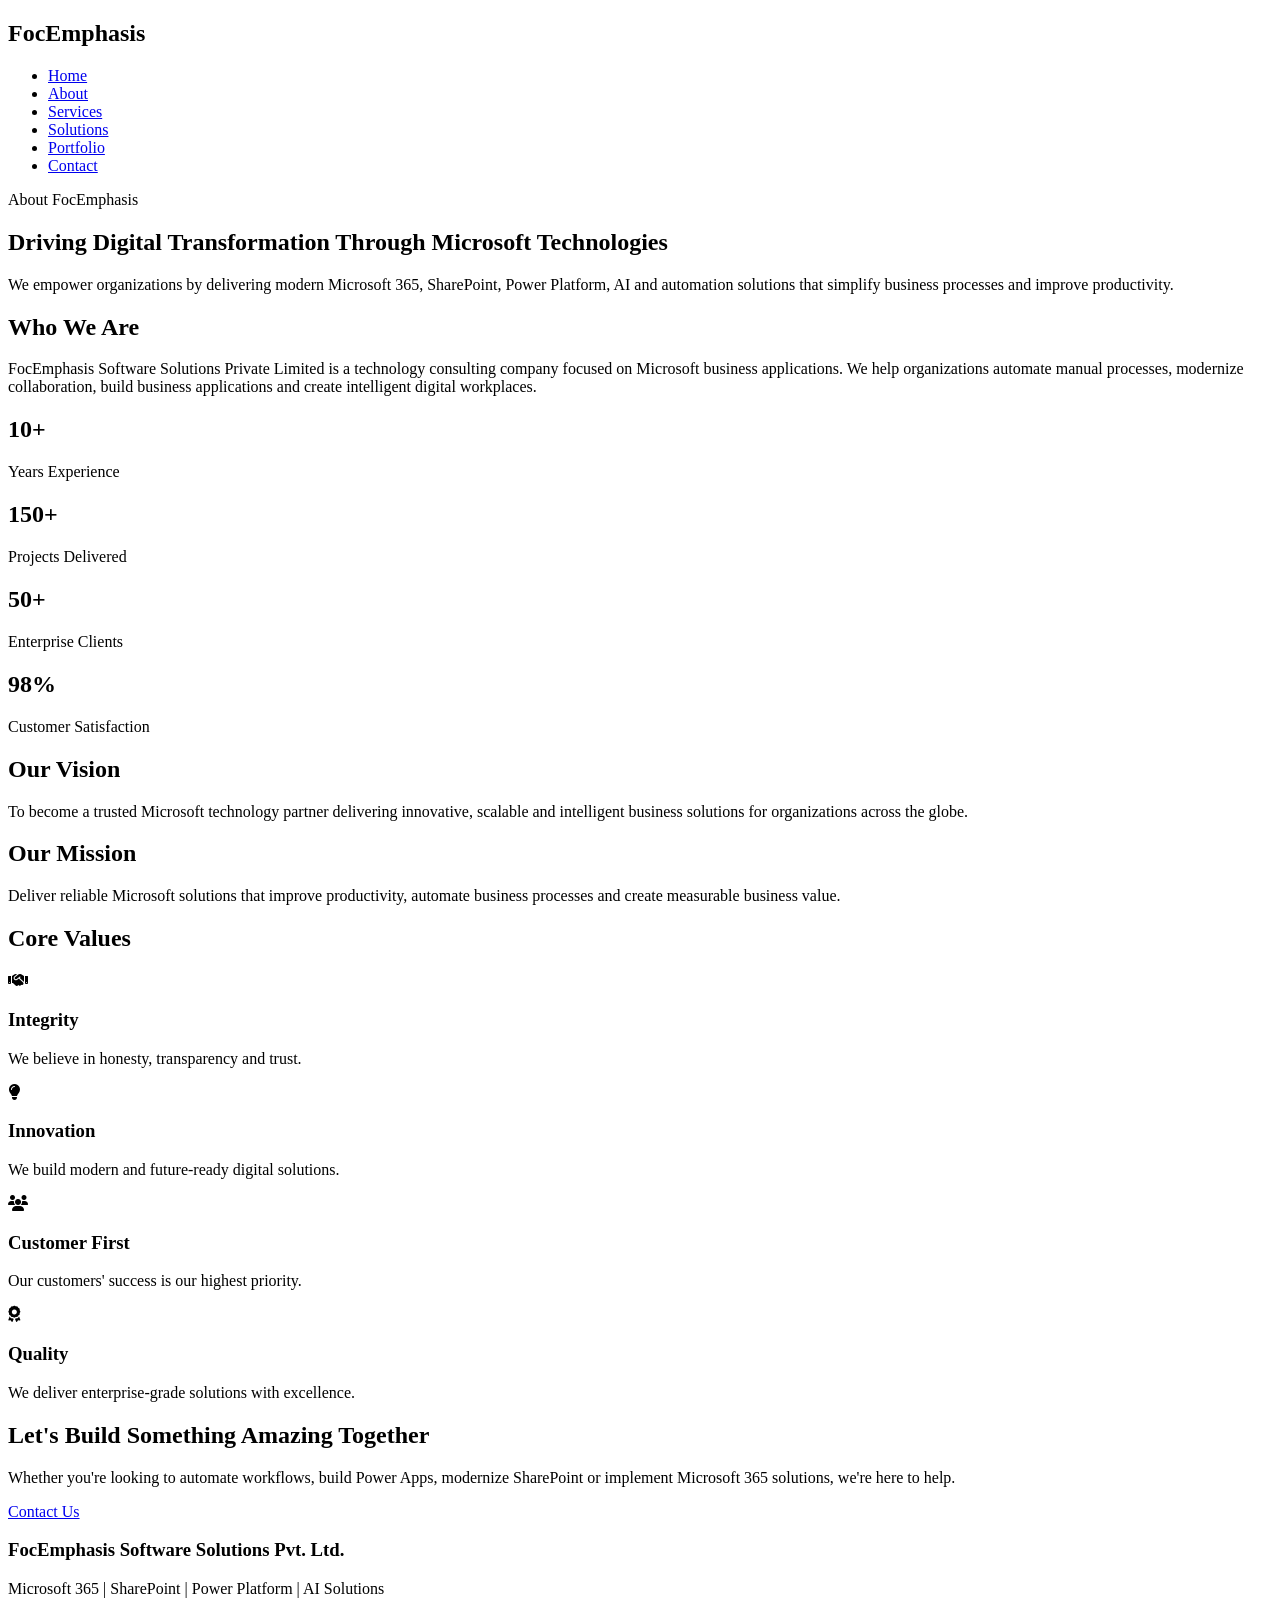
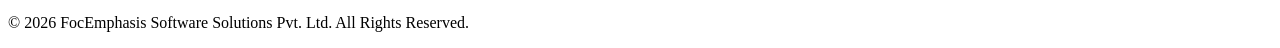
==== about.html @ 7bf059de "Add files via upload" ====
<!DOCTYPE html>
<html lang="en">

<head>

    <meta charset="UTF-8">
    <meta name="viewport" content="width=device-width, initial-scale=1.0">

    <title>About Us | FocEmphasis Software Solutions</title>

    <link rel="stylesheet" href="assets/css/style.css">

    <link rel="preconnect" href="https://fonts.googleapis.com">

    <link rel="preconnect" href="https://fonts.gstatic.com" crossorigin>

    <link href="https://fonts.googleapis.com/css2?family=Poppins:wght@300;400;500;600;700&display=swap" rel="stylesheet">

    <link rel="stylesheet"
        href="https://cdnjs.cloudflare.com/ajax/libs/font-awesome/6.7.2/css/all.min.css">

</head>

<body>

<header>

    <div class="container">

        <div class="logo">
            <h2>FocEmphasis</h2>
        </div>

        <nav>

            <ul>

                <li><a href="index.html">Home</a></li>

                <li><a href="about.html">About</a></li>

                <li><a href="services.html">Services</a></li>

                <li><a href="solutions.html">Solutions</a></li>

                <li><a href="portfolio.html">Portfolio</a></li>

                <li><a href="contact.html">Contact</a></li>

            </ul>

        </nav>

    </div>

</header>

<section class="hero">

    <div class="container hero-content">

        <span class="tag">

            About FocEmphasis

        </span>

        <h1>

            Driving Digital Transformation Through Microsoft Technologies

        </h1>

        <p>

            We empower organizations by delivering modern Microsoft 365,
            SharePoint, Power Platform, AI and automation solutions that
            simplify business processes and improve productivity.

        </p>

    </div>

</section>

<section>

    <div class="container">

        <h2>Who We Are</h2>

        <p>

            FocEmphasis Software Solutions Private Limited is a technology
            consulting company focused on Microsoft business applications.
            We help organizations automate manual processes, modernize
            collaboration, build business applications and create
            intelligent digital workplaces.

        </p>

    </div>

</section>

<section class="stats">

    <div class="container stats-grid">

        <div>

            <h2>10+</h2>

            <p>Years Experience</p>

        </div>

        <div>

            <h2>150+</h2>

            <p>Projects Delivered</p>

        </div>

        <div>

            <h2>50+</h2>

            <p>Enterprise Clients</p>

        </div>

        <div>

            <h2>98%</h2>

            <p>Customer Satisfaction</p>

        </div>

    </div>

</section>

<section>

    <div class="container">

        <h2>Our Vision</h2>

        <p>

            To become a trusted Microsoft technology partner delivering
            innovative, scalable and intelligent business solutions for
            organizations across the globe.

        </p>

    </div>

</section>

<section class="solutions">

    <div class="container">

        <h2>Our Mission</h2>

        <p>

            Deliver reliable Microsoft solutions that improve productivity,
            automate business processes and create measurable business value.

        </p>

    </div>

</section>

<section>

    <div class="container">

        <h2>Core Values</h2>

        <div class="card-grid">

            <div class="card">

                <i class="fa-solid fa-handshake"></i>

                <h3>Integrity</h3>

                <p>We believe in honesty, transparency and trust.</p>

            </div>

            <div class="card">

                <i class="fa-solid fa-lightbulb"></i>

                <h3>Innovation</h3>

                <p>We build modern and future-ready digital solutions.</p>

            </div>

            <div class="card">

                <i class="fa-solid fa-users"></i>

                <h3>Customer First</h3>

                <p>Our customers' success is our highest priority.</p>

            </div>

            <div class="card">

                <i class="fa-solid fa-award"></i>

                <h3>Quality</h3>

                <p>We deliver enterprise-grade solutions with excellence.</p>

            </div>

        </div>

    </div>

</section>

<section class="cta">

    <div class="container">

        <h2>

            Let's Build Something Amazing Together

        </h2>

        <p>

            Whether you're looking to automate workflows, build Power Apps,
            modernize SharePoint or implement Microsoft 365 solutions, we're
            here to help.

        </p>

        <a href="contact.html" class="btn-primary">

            Contact Us

        </a>

    </div>

</section>

<footer>

    <div class="container">

        <h3>FocEmphasis Software Solutions Pvt. Ltd.</h3>

        <p>Microsoft 365 | SharePoint | Power Platform | AI Solutions</p>

        <p>© 2026 FocEmphasis Software Solutions Pvt. Ltd. All Rights Reserved.</p>

    </div>

</footer>

</body>

</html>
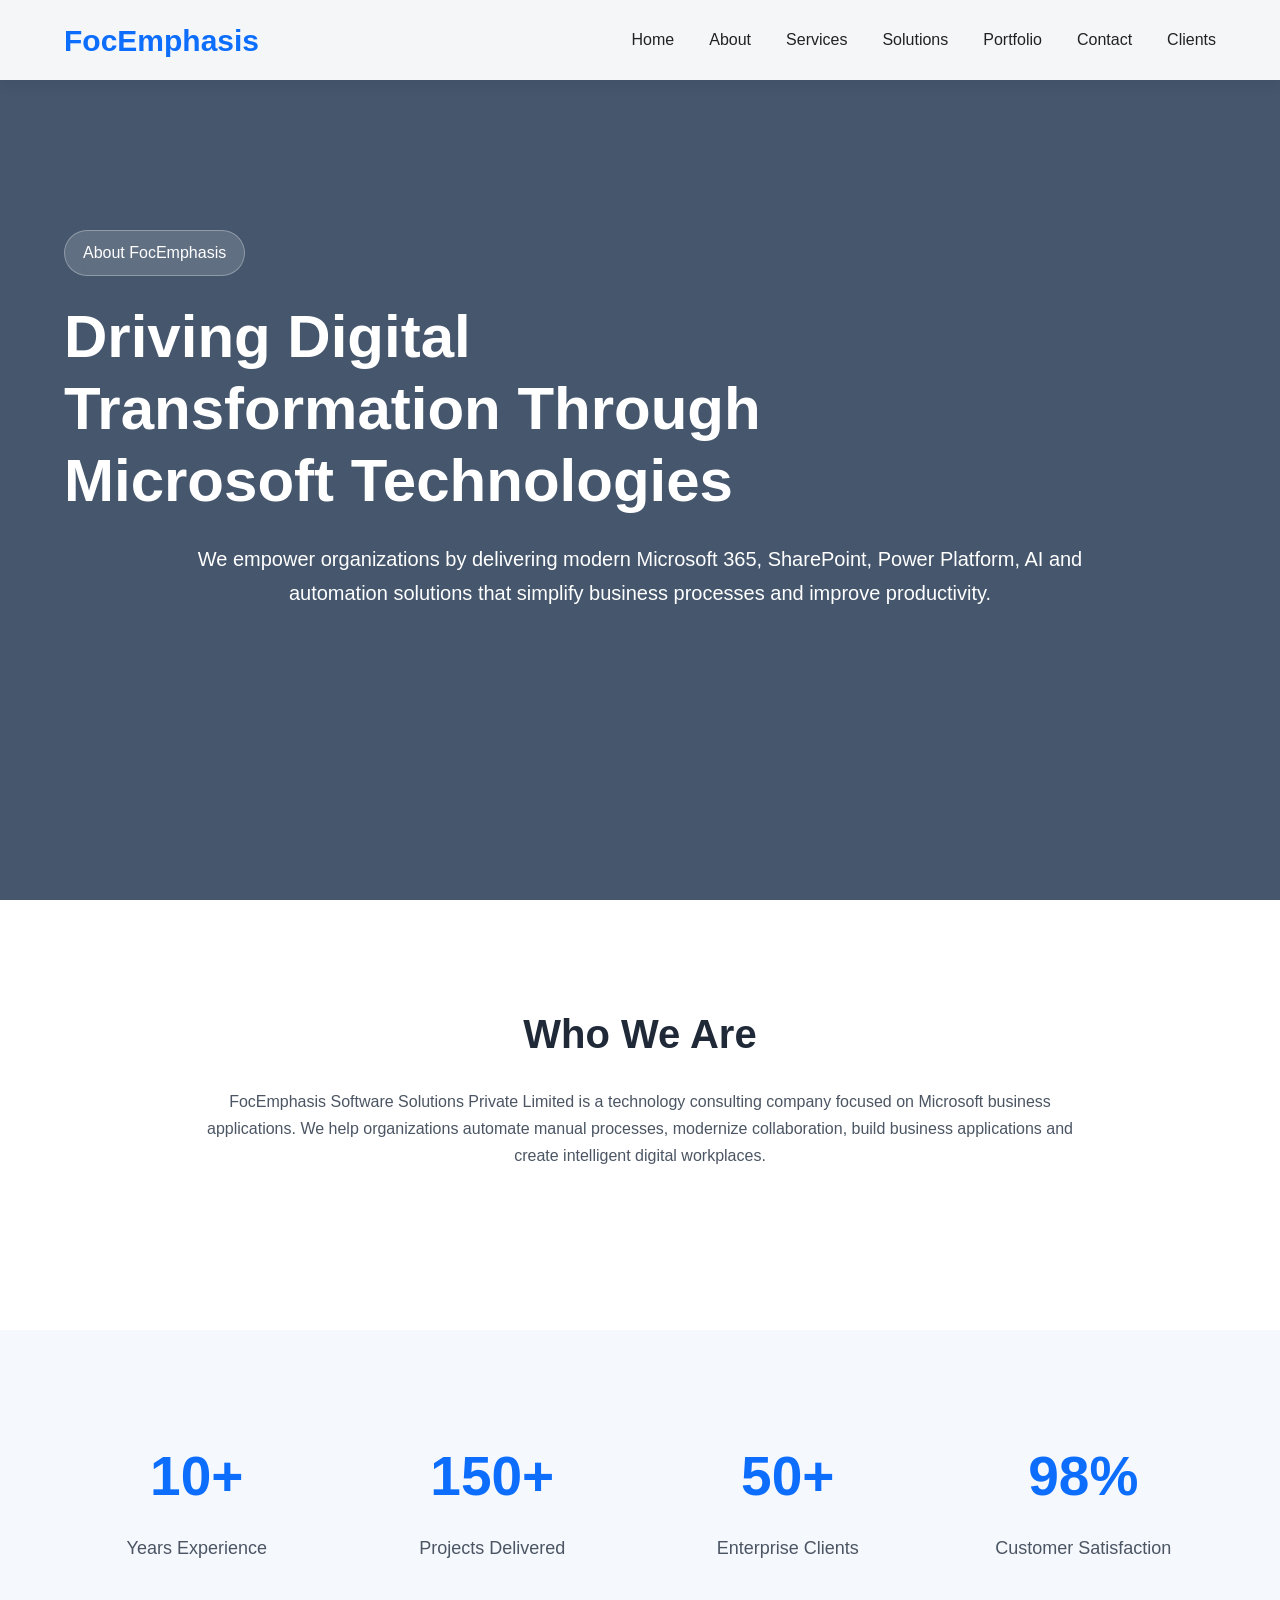
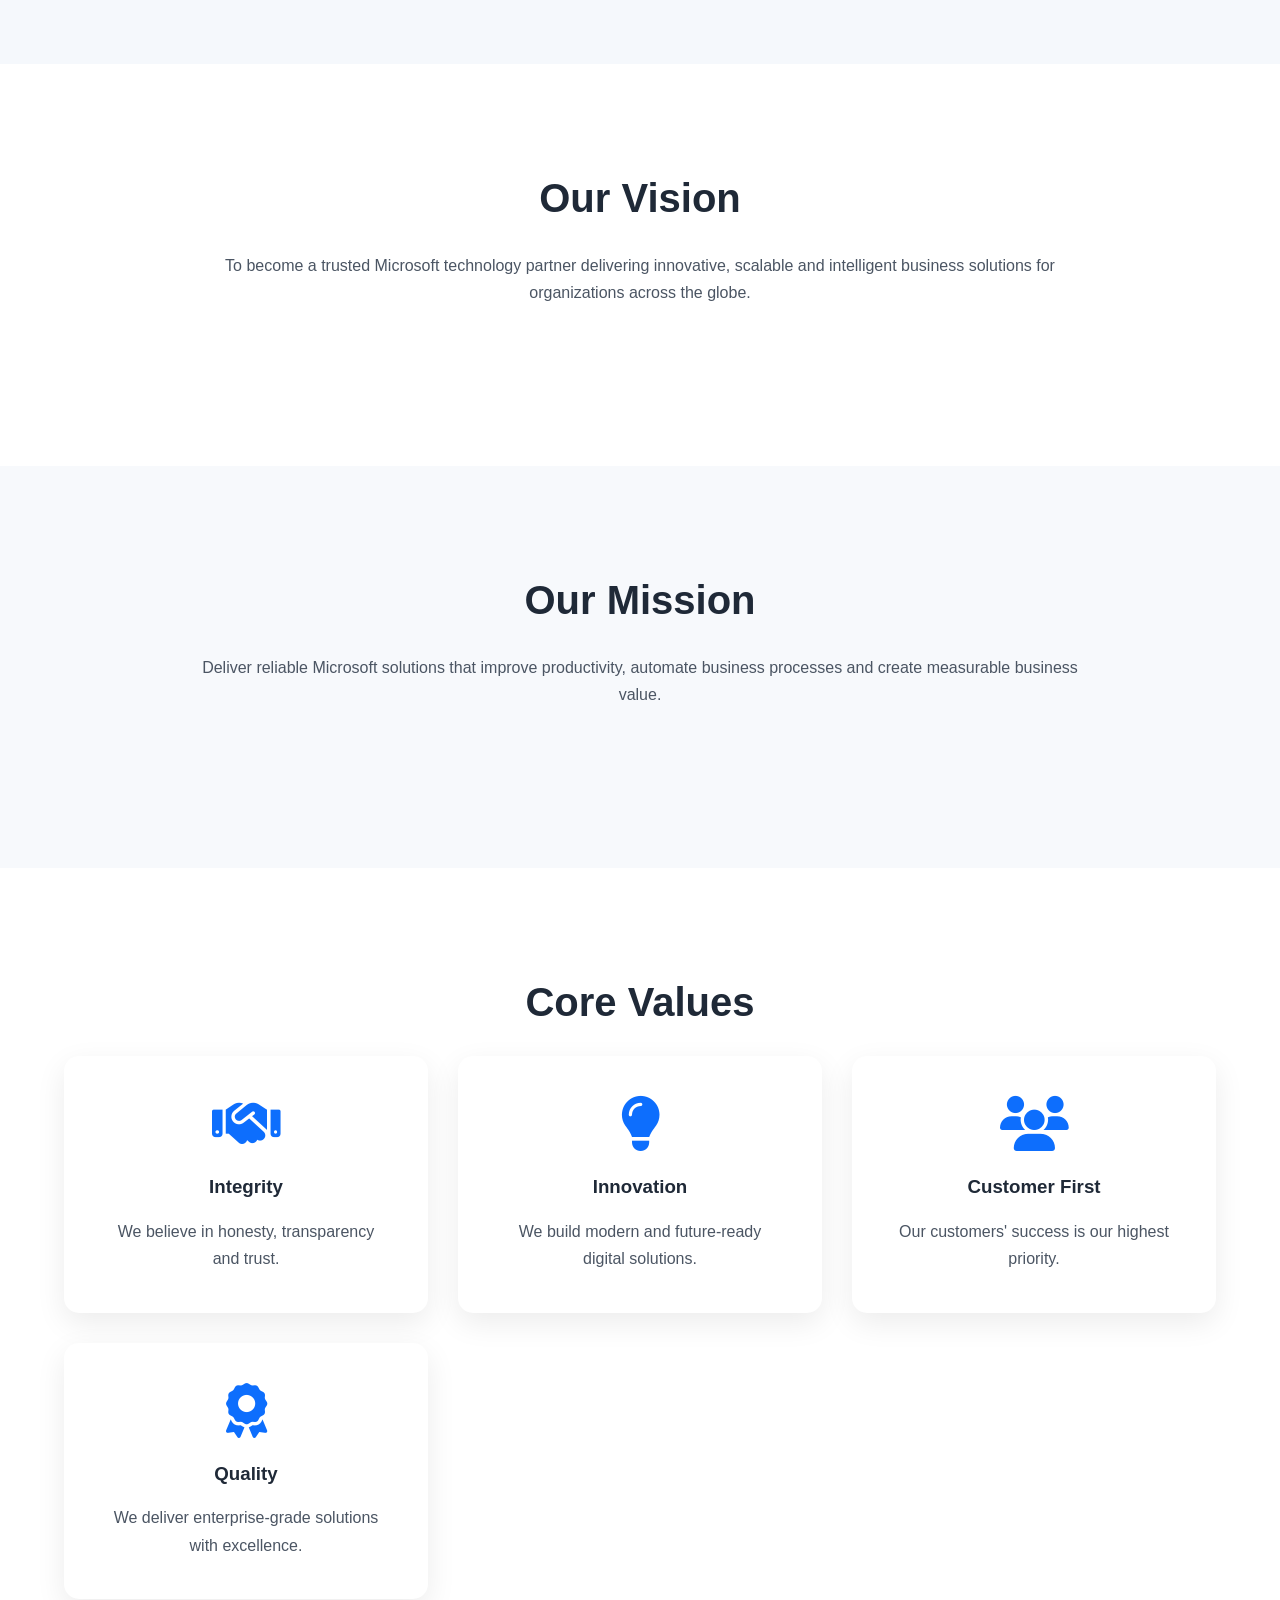
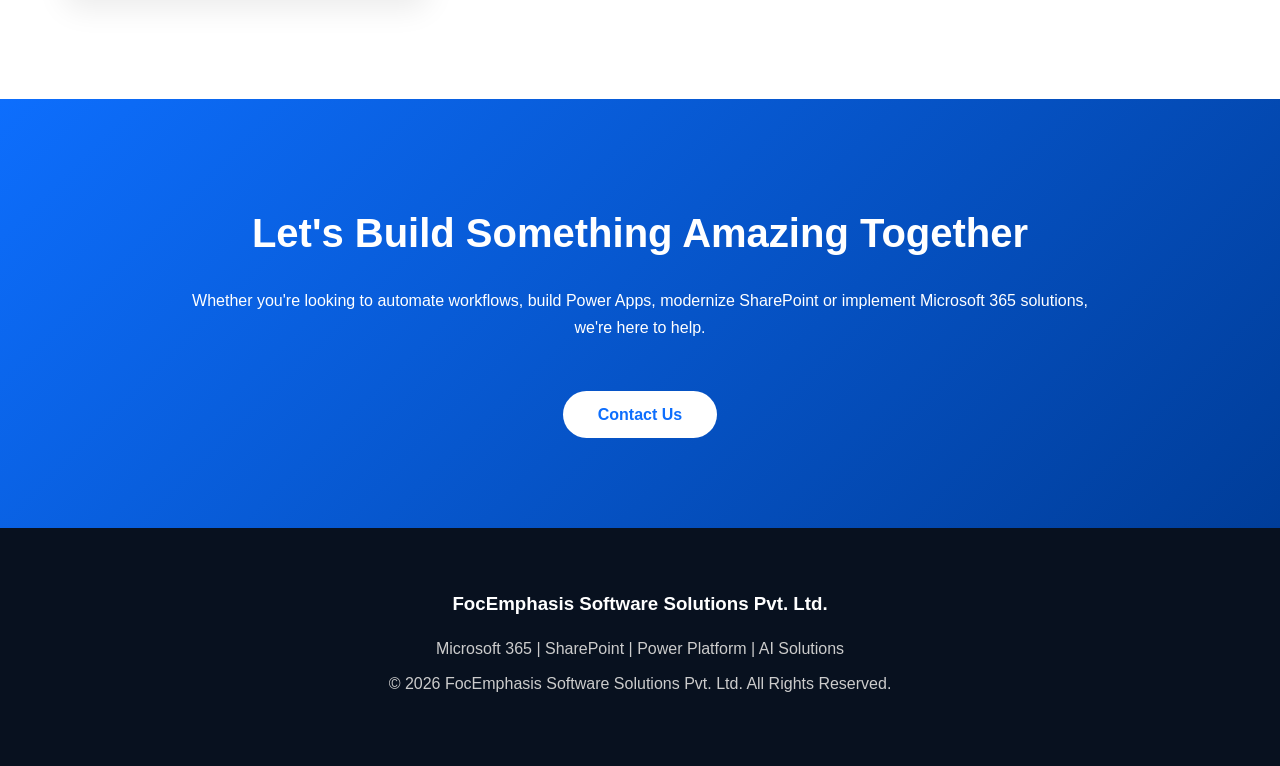
==== commit 44442006: "Add files via upload" ====
--- a/about.html
+++ b/about.html
@@ -46,6 +46,7 @@
                 <li><a href="portfolio.html">Portfolio</a></li>
 
                 <li><a href="contact.html">Contact</a></li>
+                <li><a href="clients.html">Clients</a></li>
 
             </ul>
 
--- a/assets/css/style.css
+++ b/assets/css/style.css
@@ -0,0 +1,666 @@
+/* ===========================================
+   FocEmphasis Software Solutions
+   style.css
+=========================================== */
+
+:root{
+    --primary:#0d6efd;
+    --secondary:#0b5ed7;
+    --dark:#0b1320;
+    --light:#f8f9fa;
+    --white:#ffffff;
+    --text:#4b5563;
+    --heading:#1f2937;
+    --success:#20c997;
+    --border:#e5e7eb;
+    --shadow:0 10px 30px rgba(0,0,0,.08);
+    --radius:15px;
+    --transition:.35s ease;
+}
+
+*{
+    margin:0;
+    padding:0;
+    box-sizing:border-box;
+}
+
+html{
+    scroll-behavior:smooth;
+}
+
+body{
+    font-family:'Poppins',sans-serif;
+    color:var(--text);
+    background:#fff;
+    line-height:1.7;
+}
+
+img{
+    max-width:100%;
+    display:block;
+}
+
+a{
+    text-decoration:none;
+}
+
+ul{
+    list-style:none;
+}
+
+.container{
+    width:90%;
+    max-width:1280px;
+    margin:auto;
+}
+
+/*=========================
+Header
+==========================*/
+
+header{
+    position:fixed;
+    top:0;
+    left:0;
+    width:100%;
+    z-index:999;
+    background:rgba(255,255,255,.95);
+    backdrop-filter:blur(10px);
+    box-shadow:0 3px 15px rgba(0,0,0,.08);
+}
+
+header .container{
+    display:flex;
+    justify-content:space-between;
+    align-items:center;
+    height:80px;
+}
+
+.logo h2{
+    color:var(--primary);
+    font-size:30px;
+    font-weight:700;
+}
+
+nav ul{
+    display:flex;
+    align-items:center;
+    gap:35px;
+}
+
+nav ul li a{
+    color:#222;
+    font-weight:500;
+    transition:.3s;
+}
+
+nav ul li a:hover{
+    color:var(--primary);
+}
+
+/*=========================
+Hero
+==========================*/
+
+.hero{
+
+    min-height:100vh;
+
+    background:
+    linear-gradient(rgba(7,30,60,.75),rgba(7,30,60,.75)),
+    url("../images/hero.jpg") center/cover no-repeat;
+
+    display:flex;
+    align-items:center;
+
+}
+
+.hero-content{
+
+    color:#fff;
+
+}
+
+.tag{
+
+    display:inline-block;
+
+    padding:8px 18px;
+
+    background:rgba(255,255,255,.15);
+
+    border:1px solid rgba(255,255,255,.3);
+
+    border-radius:30px;
+
+    margin-bottom:25px;
+
+    backdrop-filter:blur(8px);
+
+}
+
+.hero h1{
+
+    font-size:60px;
+
+    line-height:1.2;
+
+    margin-bottom:25px;
+
+    max-width:800px;
+
+}
+
+.hero p{
+
+    font-size:20px;
+
+    max-width:700px;
+
+    margin-bottom:40px;
+
+}
+
+.hero-buttons{
+
+    display:flex;
+
+    gap:20px;
+
+}
+
+.btn-primary{
+
+    background:var(--primary);
+
+    color:#fff;
+
+    padding:15px 35px;
+
+    border-radius:50px;
+
+    transition:var(--transition);
+
+    font-weight:600;
+
+}
+
+.btn-primary:hover{
+
+    background:var(--secondary);
+
+    transform:translateY(-3px);
+
+}
+
+.btn-secondary{
+
+    border:2px solid #fff;
+
+    color:#fff;
+
+    padding:15px 35px;
+
+    border-radius:50px;
+
+    transition:.3s;
+
+}
+
+.btn-secondary:hover{
+
+    background:#fff;
+
+    color:#111;
+
+}
+
+/*=========================
+Sections
+==========================*/
+
+section{
+
+    padding:100px 0;
+
+}
+
+section h2{
+
+    text-align:center;
+
+    font-size:40px;
+
+    color:var(--heading);
+
+    margin-bottom:20px;
+
+}
+
+section> .container>p{
+
+    max-width:900px;
+
+    margin:auto;
+
+    text-align:center;
+
+    margin-bottom:60px;
+
+}
+
+/*=========================
+Cards
+==========================*/
+
+.card-grid{
+
+    display:grid;
+
+    grid-template-columns:repeat(auto-fit,minmax(280px,1fr));
+
+    gap:30px;
+
+}
+
+.card{
+
+    background:#fff;
+
+    padding:40px;
+
+    border-radius:var(--radius);
+
+    box-shadow:var(--shadow);
+
+    transition:var(--transition);
+
+    text-align:center;
+
+}
+
+.card:hover{
+
+    transform:translateY(-12px);
+
+}
+
+.card i{
+
+    font-size:55px;
+
+    color:var(--primary);
+
+    margin-bottom:20px;
+
+}
+
+.card h3{
+
+    color:var(--heading);
+
+    margin-bottom:15px;
+
+}
+
+.card p{
+
+    color:var(--text);
+
+}
+
+/*=========================
+Statistics
+==========================*/
+
+.stats{
+
+    background:#f5f8fc;
+
+}
+
+.stats-grid{
+
+    display:grid;
+
+    grid-template-columns:repeat(auto-fit,minmax(220px,1fr));
+
+    gap:30px;
+
+    text-align:center;
+
+}
+
+.stats-grid h2{
+
+    font-size:55px;
+
+    color:var(--primary);
+
+    margin-bottom:10px;
+
+}
+
+.stats-grid p{
+
+    font-size:18px;
+
+}
+
+/*=========================
+About
+==========================*/
+
+.about-preview{
+
+    background:#fff;
+
+}
+
+/*=========================
+Solutions
+==========================*/
+
+.solutions{
+
+    background:#f7f9fc;
+
+}
+
+/*=========================
+Why Choose Us
+==========================*/
+
+.why-us{
+
+    background:#fff;
+
+}
+
+.why-us ul{
+
+    display:grid;
+
+    grid-template-columns:repeat(auto-fit,minmax(280px,1fr));
+
+    gap:20px;
+
+    margin-top:50px;
+
+}
+
+.why-us li{
+
+    padding:25px;
+
+    border-left:5px solid var(--primary);
+
+    background:#f8f9fa;
+
+    border-radius:10px;
+
+    font-size:18px;
+
+}
+
+/*=========================
+CTA
+==========================*/
+
+.cta{
+
+    background:linear-gradient(135deg,#0d6efd,#003d99);
+
+    text-align:center;
+
+    color:#fff;
+
+}
+
+.cta h2{
+
+    color:#fff;
+
+    margin-bottom:20px;
+
+}
+
+.cta p{
+
+    max-width:700px;
+
+    margin:auto auto 40px;
+
+}
+
+.cta .btn-primary{
+
+    background:#fff;
+
+    color:#0d6efd;
+
+}
+
+.cta .btn-primary:hover{
+
+    background:#f2f2f2;
+
+}
+
+/*=========================
+Footer
+==========================*/
+
+footer{
+
+    background:#08111f;
+
+    color:#ccc;
+
+    text-align:center;
+
+    padding:60px 0;
+
+}
+
+footer h3{
+
+    color:#fff;
+
+    margin-bottom:15px;
+
+}
+
+footer p{
+
+    margin:8px 0;
+
+}
+
+/*=========================
+Scrollbar
+==========================*/
+
+::-webkit-scrollbar{
+
+    width:10px;
+
+}
+
+::-webkit-scrollbar-thumb{
+
+    background:var(--primary);
+
+}
+
+::-webkit-scrollbar-track{
+
+    background:#eee;
+
+}
+
+/*=========================
+Responsive
+==========================*/
+
+@media(max-width:991px){
+
+.hero h1{
+
+font-size:45px;
+
+}
+
+nav ul{
+
+gap:20px;
+
+}
+
+}
+
+@media(max-width:768px){
+
+header .container{
+
+flex-direction:column;
+
+height:auto;
+
+padding:20px 0;
+
+}
+
+nav ul{
+
+flex-wrap:wrap;
+
+justify-content:center;
+
+margin-top:15px;
+
+}
+
+.hero{
+
+text-align:center;
+
+padding-top:120px;
+
+}
+
+.hero-buttons{
+
+justify-content:center;
+
+flex-wrap:wrap;
+
+}
+
+.hero h1{
+
+font-size:36px;
+
+}
+
+.hero p{
+
+font-size:17px;
+
+}
+
+section h2{
+
+font-size:32px;
+
+}
+
+}
+
+@media(max-width:576px){
+
+.hero h1{
+
+font-size:30px;
+
+}
+
+.btn-primary,
+.btn-secondary{
+
+width:100%;
+text-align:center;
+
+}
+
+.card{
+
+padding:30px;
+
+}
+
+.stats-grid h2{
+
+font-size:42px;
+
+}
+
+}
+
+<div class="contact-form">
+
+<div class="row">
+
+<div class="form-group">
+
+<label>Full Name</label>
+
+<input type="text" placeholder="Enter your name">
+
+</div>
+
+<div class="form-group">
+
+<label>Email Address</label>
+
+<input type="email" placeholder="Enter your email">
+
+</div>
+
+</div>
+
+<div class="row">
+
+<div class="form-group">
+
+<label>Phone Number</label>
+
+<input type="text" placeholder="Enter your phone number">
+
+</div>
+
+<div class="form-group">
+
+<label>Subject</label>
+
+<input type="text" placeholder="Enter subject">
+
+</div>
+
+</div>
+
+<div class="form-group">
+
+<label>Message</label>
+
+<textarea placeholder="Write your message"></textarea>
+
+</div>
+
+<button class="btn-primary">
+
+Send Message
+
+</button>
+
+</div>
